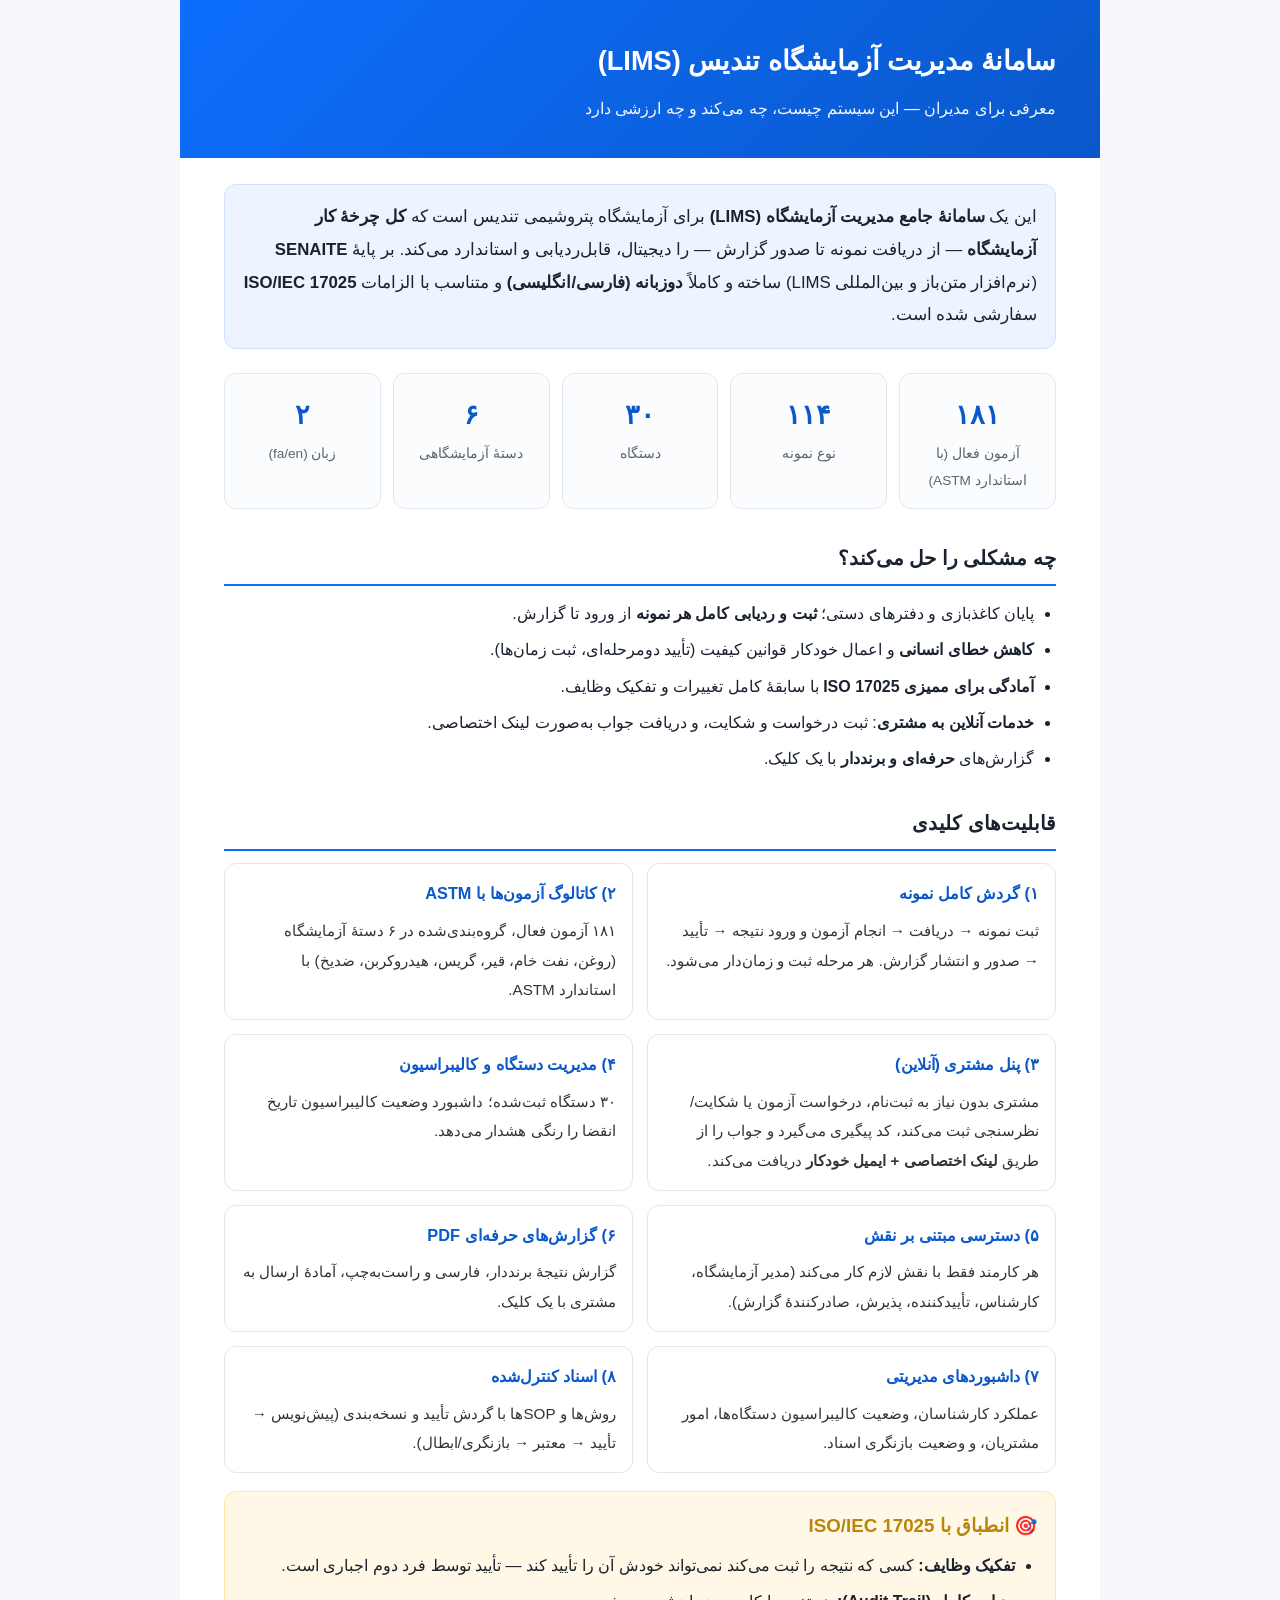
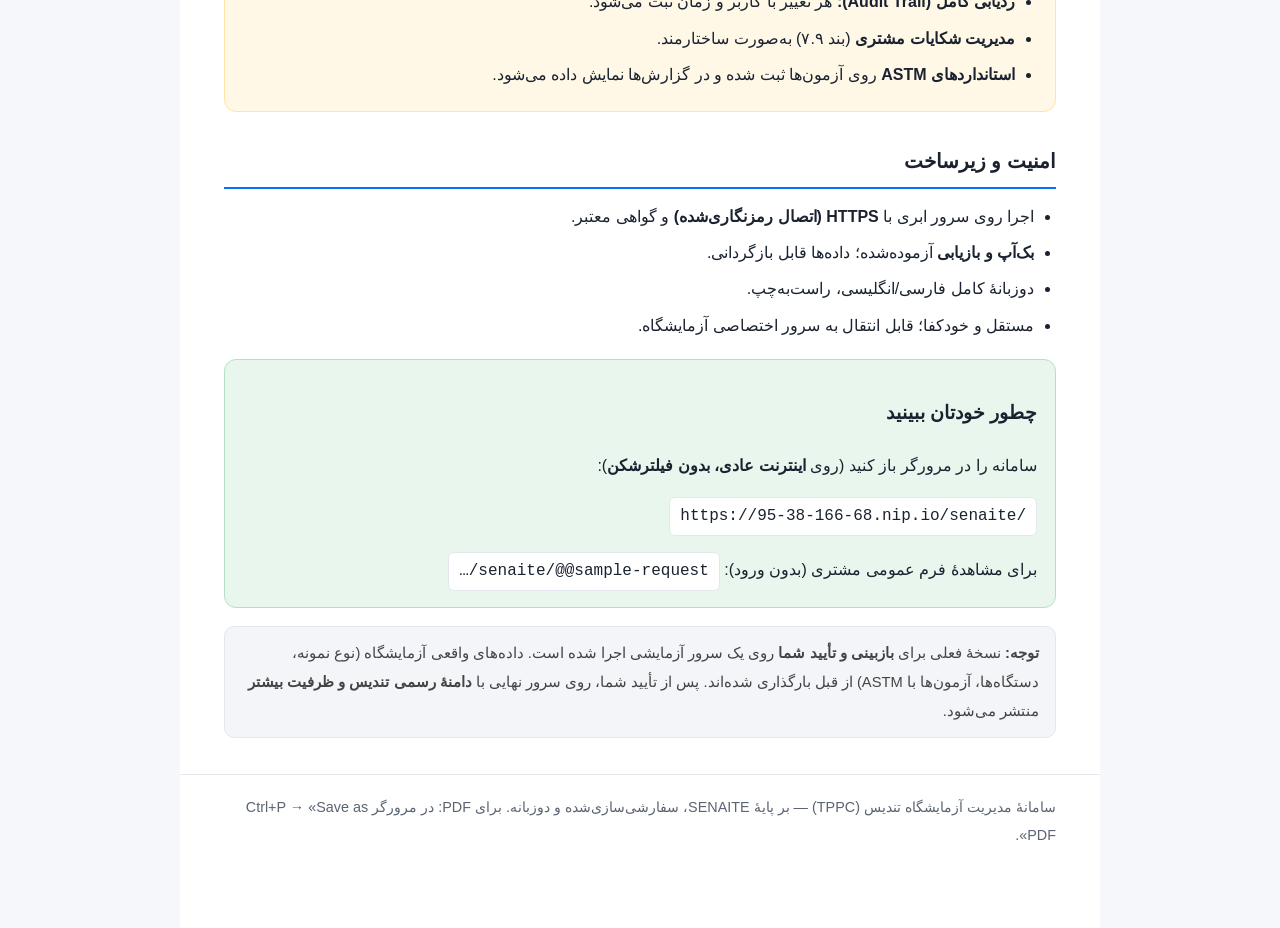
==== docs/MANAGER_OVERVIEW.html @ 8f97b490 "docs: manager-facing system overview (capabilities + value, RTL printable) Co-Authored-By: Claude Op" ====
<!doctype html>
<html lang="fa" dir="rtl">
<head>
<meta charset="utf-8"/>
<meta name="viewport" content="width=device-width, initial-scale=1"/>
<title>سامانهٔ مدیریت آزمایشگاه تندیس — معرفی برای مدیران</title>
<style>
  :root{--brand:#0d6efd;--brand2:#0a58ca;--ink:#1a2230;--muted:#5b6472;--line:#e3e7ee;--bg:#f5f7fb;--ok:#1f9d55;--gold:#b8860b;}
  *{box-sizing:border-box;}
  body{font-family:Tahoma,"Segoe UI",Arial,sans-serif;color:var(--ink);background:var(--bg);margin:0;line-height:1.95;}
  .page{max-width:920px;margin:0 auto;background:#fff;padding:0 0 60px;}
  .hero{background:linear-gradient(135deg,#0d6efd,#0a58ca);color:#fff;padding:34px 44px;}
  .hero h1{margin:0 0 6px;font-size:1.7rem;}
  .hero p{margin:0;opacity:.95;}
  .wrap{padding:26px 44px;}
  .lead{font-size:1.05rem;background:#eef4ff;border:1px solid #cfe0ff;border-radius:12px;padding:16px 18px;margin:0 0 24px;}
  .stats{display:flex;flex-wrap:wrap;gap:12px;margin:8px 0 26px;}
  .stat{flex:1;min-width:120px;border:1px solid var(--line);border-radius:12px;padding:14px;text-align:center;background:#fbfcfe;}
  .stat .n{font-size:1.7rem;font-weight:bold;color:var(--brand2);}
  .stat .l{font-size:.85rem;color:var(--muted);}
  h2{font-size:1.25rem;margin:30px 0 12px;padding-bottom:6px;border-bottom:2px solid var(--brand);}
  .cards{display:grid;grid-template-columns:1fr 1fr;gap:14px;}
  @media(max-width:640px){.cards{grid-template-columns:1fr;}}
  .card{border:1px solid var(--line);border-radius:12px;padding:14px 16px;background:#fff;}
  .card h3{margin:0 0 6px;font-size:1.02rem;color:var(--brand2);}
  .card p{margin:0;color:#333;font-size:.95rem;}
  .iso{background:#fff8e6;border:1px solid #ffe4a3;border-radius:12px;padding:16px 18px;margin:18px 0;}
  .iso h3{margin:0 0 6px;color:var(--gold);}
  ul{padding-right:22px;margin:8px 0;}li{margin:5px 0;}
  .access{background:#e8f6ee;border:1px solid #b6e0c6;border-radius:12px;padding:16px 18px;margin:18px 0;}
  .access code{direction:ltr;display:inline-block;background:#fff;border:1px solid var(--line);border-radius:6px;padding:3px 10px;font-family:Consolas,monospace;}
  .note{background:#f3f5f9;border:1px solid var(--line);border-radius:10px;padding:12px 16px;color:#444;font-size:.92rem;margin:10px 0;}
  footer{padding:18px 44px;color:var(--muted);font-size:.9rem;border-top:1px solid var(--line);}
  @media print{body{background:#fff;}.hero{-webkit-print-color-adjust:exact;print-color-adjust:exact;}.card,.stat,li{page-break-inside:avoid;}}
</style>
</head>
<body>
<div class="page">

  <div class="hero">
    <h1>سامانهٔ مدیریت آزمایشگاه تندیس (LIMS)</h1>
    <p>معرفی برای مدیران — این سیستم چیست، چه می‌کند و چه ارزشی دارد</p>
  </div>

  <div class="wrap">

    <div class="lead">
      این یک <b>سامانهٔ جامع مدیریت آزمایشگاه (LIMS)</b> برای آزمایشگاه پتروشیمی تندیس است که
      <b>کل چرخهٔ کار آزمایشگاه</b> — از دریافت نمونه تا صدور گزارش — را دیجیتال، قابل‌ردیابی و
      استاندارد می‌کند. بر پایهٔ <b>SENAITE</b> (نرم‌افزار متن‌باز و بین‌المللی LIMS) ساخته و
      کاملاً <b>دوزبانه (فارسی/انگلیسی)</b> و متناسب با الزامات <b>ISO/IEC 17025</b> سفارشی شده است.
    </div>

    <div class="stats">
      <div class="stat"><div class="n">۱۸۱</div><div class="l">آزمون فعال (با استاندارد ASTM)</div></div>
      <div class="stat"><div class="n">۱۱۴</div><div class="l">نوع نمونه</div></div>
      <div class="stat"><div class="n">۳۰</div><div class="l">دستگاه</div></div>
      <div class="stat"><div class="n">۶</div><div class="l">دستهٔ آزمایشگاهی</div></div>
      <div class="stat"><div class="n">۲</div><div class="l">زبان (fa/en)</div></div>
    </div>

    <h2>چه مشکلی را حل می‌کند؟</h2>
    <ul>
      <li>پایان کاغذبازی و دفترهای دستی؛ <b>ثبت و ردیابی کامل هر نمونه</b> از ورود تا گزارش.</li>
      <li><b>کاهش خطای انسانی</b> و اعمال خودکار قوانین کیفیت (تأیید دومرحله‌ای، ثبت زمان‌ها).</li>
      <li><b>آمادگی برای ممیزی ISO 17025</b> با سابقهٔ کامل تغییرات و تفکیک وظایف.</li>
      <li><b>خدمات آنلاین به مشتری</b>: ثبت درخواست و شکایت، و دریافت جواب به‌صورت لینک اختصاصی.</li>
      <li>گزارش‌های <b>حرفه‌ای و برنددار</b> با یک کلیک.</li>
    </ul>

    <h2>قابلیت‌های کلیدی</h2>
    <div class="cards">
      <div class="card"><h3>۱) گردش کامل نمونه</h3><p>ثبت نمونه → دریافت → انجام آزمون و ورود نتیجه → تأیید → صدور و انتشار گزارش. هر مرحله ثبت و زمان‌دار می‌شود.</p></div>
      <div class="card"><h3>۲) کاتالوگ آزمون‌ها با ASTM</h3><p>۱۸۱ آزمون فعال، گروه‌بندی‌شده در ۶ دستهٔ آزمایشگاه (روغن، نفت خام، قیر، گریس، هیدروکربن، ضدیخ) با استاندارد ASTM.</p></div>
      <div class="card"><h3>۳) پنل مشتری (آنلاین)</h3><p>مشتری بدون نیاز به ثبت‌نام، درخواست آزمون یا شکایت/نظرسنجی ثبت می‌کند، کد پیگیری می‌گیرد و جواب را از طریق <b>لینک اختصاصی + ایمیل خودکار</b> دریافت می‌کند.</p></div>
      <div class="card"><h3>۴) مدیریت دستگاه و کالیبراسیون</h3><p>۳۰ دستگاه ثبت‌شده؛ داشبورد وضعیت کالیبراسیون تاریخ انقضا را رنگی هشدار می‌دهد.</p></div>
      <div class="card"><h3>۵) دسترسی مبتنی بر نقش</h3><p>هر کارمند فقط با نقش لازم کار می‌کند (مدیر آزمایشگاه، کارشناس، تأییدکننده، پذیرش، صادرکنندهٔ گزارش).</p></div>
      <div class="card"><h3>۶) گزارش‌های حرفه‌ای PDF</h3><p>گزارش نتیجهٔ برنددار، فارسی و راست‌به‌چپ، آمادهٔ ارسال به مشتری با یک کلیک.</p></div>
      <div class="card"><h3>۷) داشبوردهای مدیریتی</h3><p>عملکرد کارشناسان، وضعیت کالیبراسیون دستگاه‌ها، امور مشتریان، و وضعیت بازنگری اسناد.</p></div>
      <div class="card"><h3>۸) اسناد کنترل‌شده</h3><p>روش‌ها و SOPها با گردش تأیید و نسخه‌بندی (پیش‌نویس → تأیید → معتبر → بازنگری/ابطال).</p></div>
    </div>

    <div class="iso">
      <h3>🎯 انطباق با ISO/IEC 17025</h3>
      <ul style="margin:0">
        <li><b>تفکیک وظایف:</b> کسی که نتیجه را ثبت می‌کند نمی‌تواند خودش آن را تأیید کند — تأیید توسط فرد دوم اجباری است.</li>
        <li><b>ردیابی کامل (Audit Trail):</b> هر تغییر با کاربر و زمان ثبت می‌شود.</li>
        <li><b>مدیریت شکایات مشتری</b> (بند ۷.۹) به‌صورت ساختارمند.</li>
        <li><b>استانداردهای ASTM</b> روی آزمون‌ها ثبت شده و در گزارش‌ها نمایش داده می‌شود.</li>
      </ul>
    </div>

    <h2>امنیت و زیرساخت</h2>
    <ul>
      <li>اجرا روی سرور ابری با <b>HTTPS (اتصال رمزنگاری‌شده)</b> و گواهی معتبر.</li>
      <li><b>بک‌آپ و بازیابی</b> آزموده‌شده؛ داده‌ها قابل بازگردانی.</li>
      <li>دوزبانهٔ کامل فارسی/انگلیسی، راست‌به‌چپ.</li>
      <li>مستقل و خودکفا؛ قابل انتقال به سرور اختصاصی آزمایشگاه.</li>
    </ul>

    <div class="access">
      <h3>چطور خودتان ببینید</h3>
      <p>سامانه را در مرورگر باز کنید (روی <b>اینترنت عادی، بدون فیلترشکن</b>):</p>
      <p><code>https://95-38-166-68.nip.io/senaite/</code></p>
      <p style="margin:6px 0 0">برای مشاهدهٔ فرم عمومی مشتری (بدون ورود): <code>…/senaite/@@sample-request</code></p>
    </div>

    <div class="note">
      <b>توجه:</b> نسخهٔ فعلی برای <b>بازبینی و تأیید شما</b> روی یک سرور آزمایشی اجرا شده است.
      داده‌های واقعی آزمایشگاه (نوع نمونه، دستگاه‌ها، آزمون‌ها با ASTM) از قبل بارگذاری شده‌اند.
      پس از تأیید شما، روی سرور نهایی با <b>دامنهٔ رسمی تندیس و ظرفیت بیشتر</b> منتشر می‌شود.
    </div>

  </div>

  <footer>
    سامانهٔ مدیریت آزمایشگاه تندیس (TPPC) — بر پایهٔ SENAITE، سفارشی‌سازی‌شده و دوزبانه. برای PDF: در مرورگر Ctrl+P → «Save as PDF».
  </footer>

</div>
</body>
</html>
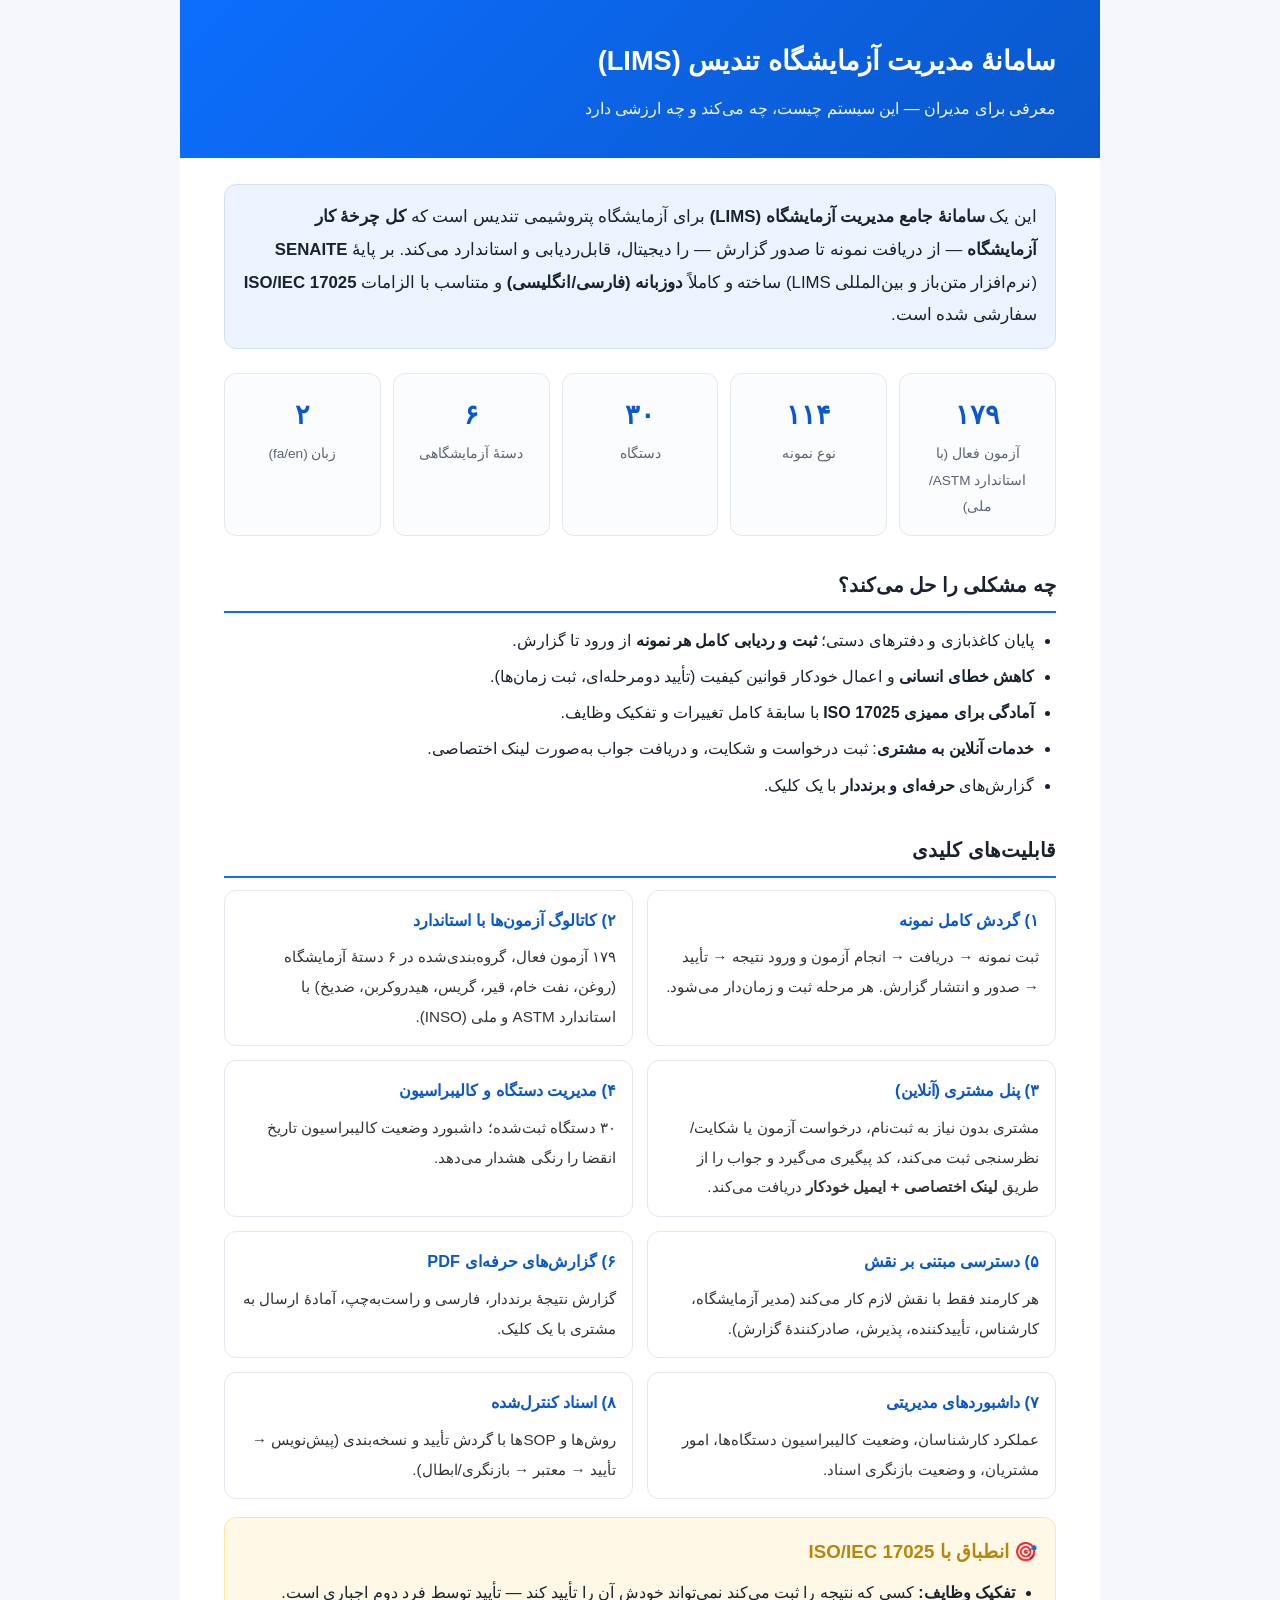
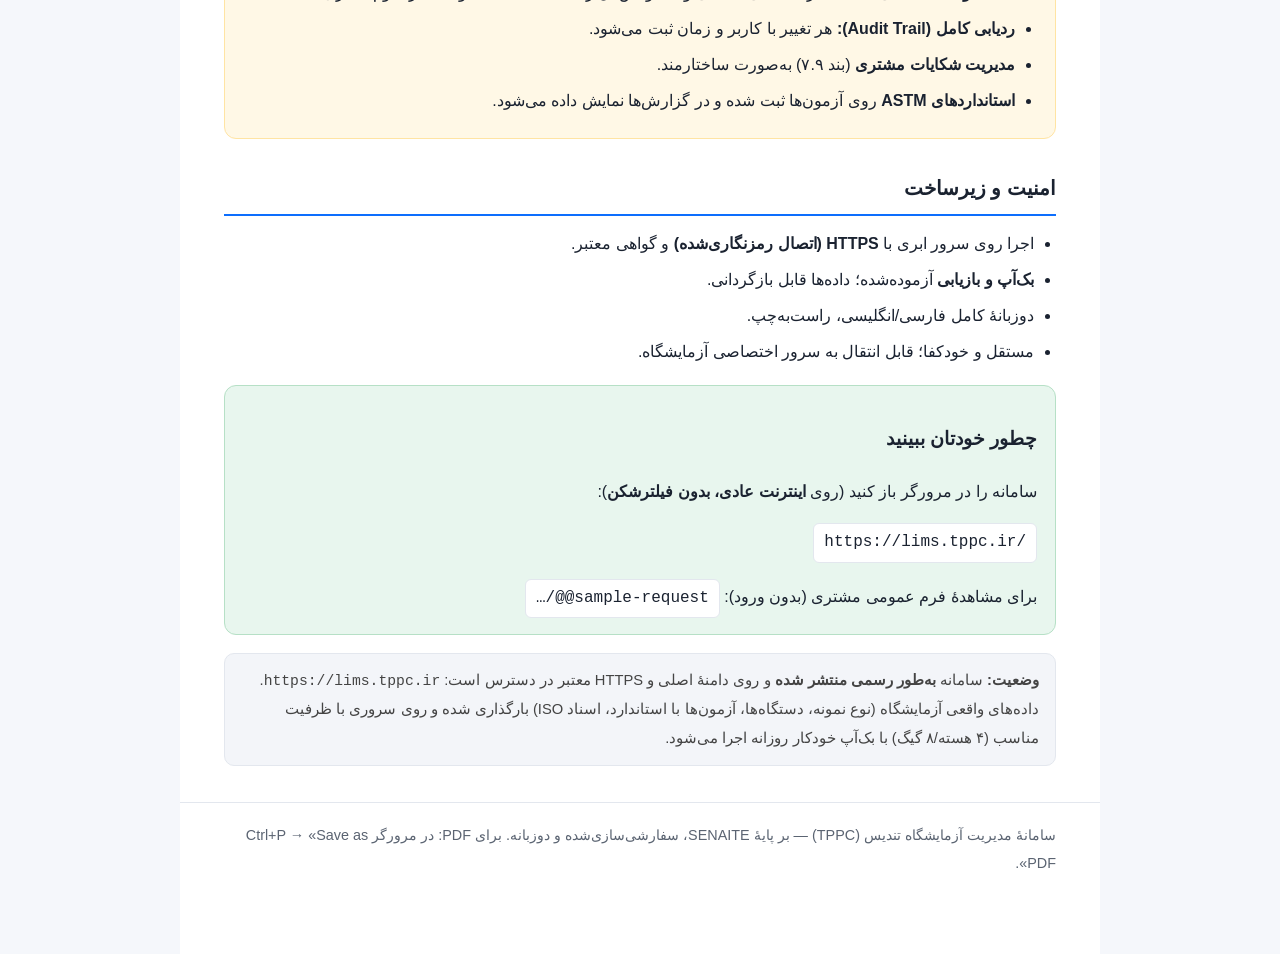
==== commit 63394329: "docs: update all user guides to the live lims.tppc.ir domain Replace old nip.io/senaite, localhost:8" ====
--- a/docs/MANAGER_OVERVIEW.html
+++ b/docs/MANAGER_OVERVIEW.html
@@ -52,7 +52,7 @@
     </div>
 
     <div class="stats">
-      <div class="stat"><div class="n">۱۸۱</div><div class="l">آزمون فعال (با استاندارد ASTM)</div></div>
+      <div class="stat"><div class="n">۱۷۹</div><div class="l">آزمون فعال (با استاندارد ASTM/ملی)</div></div>
       <div class="stat"><div class="n">۱۱۴</div><div class="l">نوع نمونه</div></div>
       <div class="stat"><div class="n">۳۰</div><div class="l">دستگاه</div></div>
       <div class="stat"><div class="n">۶</div><div class="l">دستهٔ آزمایشگاهی</div></div>
@@ -71,7 +71,7 @@
     <h2>قابلیت‌های کلیدی</h2>
     <div class="cards">
       <div class="card"><h3>۱) گردش کامل نمونه</h3><p>ثبت نمونه → دریافت → انجام آزمون و ورود نتیجه → تأیید → صدور و انتشار گزارش. هر مرحله ثبت و زمان‌دار می‌شود.</p></div>
-      <div class="card"><h3>۲) کاتالوگ آزمون‌ها با ASTM</h3><p>۱۸۱ آزمون فعال، گروه‌بندی‌شده در ۶ دستهٔ آزمایشگاه (روغن، نفت خام، قیر، گریس، هیدروکربن، ضدیخ) با استاندارد ASTM.</p></div>
+      <div class="card"><h3>۲) کاتالوگ آزمون‌ها با استاندارد</h3><p>۱۷۹ آزمون فعال، گروه‌بندی‌شده در ۶ دستهٔ آزمایشگاه (روغن، نفت خام، قیر، گریس، هیدروکربن، ضدیخ) با استاندارد ASTM و ملی (INSO).</p></div>
       <div class="card"><h3>۳) پنل مشتری (آنلاین)</h3><p>مشتری بدون نیاز به ثبت‌نام، درخواست آزمون یا شکایت/نظرسنجی ثبت می‌کند، کد پیگیری می‌گیرد و جواب را از طریق <b>لینک اختصاصی + ایمیل خودکار</b> دریافت می‌کند.</p></div>
       <div class="card"><h3>۴) مدیریت دستگاه و کالیبراسیون</h3><p>۳۰ دستگاه ثبت‌شده؛ داشبورد وضعیت کالیبراسیون تاریخ انقضا را رنگی هشدار می‌دهد.</p></div>
       <div class="card"><h3>۵) دسترسی مبتنی بر نقش</h3><p>هر کارمند فقط با نقش لازم کار می‌کند (مدیر آزمایشگاه، کارشناس، تأییدکننده، پذیرش، صادرکنندهٔ گزارش).</p></div>
@@ -101,14 +101,15 @@
     <div class="access">
       <h3>چطور خودتان ببینید</h3>
       <p>سامانه را در مرورگر باز کنید (روی <b>اینترنت عادی، بدون فیلترشکن</b>):</p>
-      <p><code>https://95-38-166-68.nip.io/senaite/</code></p>
-      <p style="margin:6px 0 0">برای مشاهدهٔ فرم عمومی مشتری (بدون ورود): <code>…/senaite/@@sample-request</code></p>
+      <p><code>https://lims.tppc.ir/</code></p>
+      <p style="margin:6px 0 0">برای مشاهدهٔ فرم عمومی مشتری (بدون ورود): <code>…/@@sample-request</code></p>
     </div>
 
     <div class="note">
-      <b>توجه:</b> نسخهٔ فعلی برای <b>بازبینی و تأیید شما</b> روی یک سرور آزمایشی اجرا شده است.
-      داده‌های واقعی آزمایشگاه (نوع نمونه، دستگاه‌ها، آزمون‌ها با ASTM) از قبل بارگذاری شده‌اند.
-      پس از تأیید شما، روی سرور نهایی با <b>دامنهٔ رسمی تندیس و ظرفیت بیشتر</b> منتشر می‌شود.
+      <b>وضعیت:</b> سامانه <b>به‌طور رسمی منتشر شده</b> و روی دامنهٔ اصلی و HTTPS معتبر در دسترس است:
+      <code>https://lims.tppc.ir</code>. داده‌های واقعی آزمایشگاه (نوع نمونه، دستگاه‌ها،
+      آزمون‌ها با استاندارد، اسناد ISO) بارگذاری شده و روی سروری با ظرفیت مناسب (۴ هسته/۸ گیگ)
+      با بک‌آپ خودکار روزانه اجرا می‌شود.
     </div>
 
   </div>
